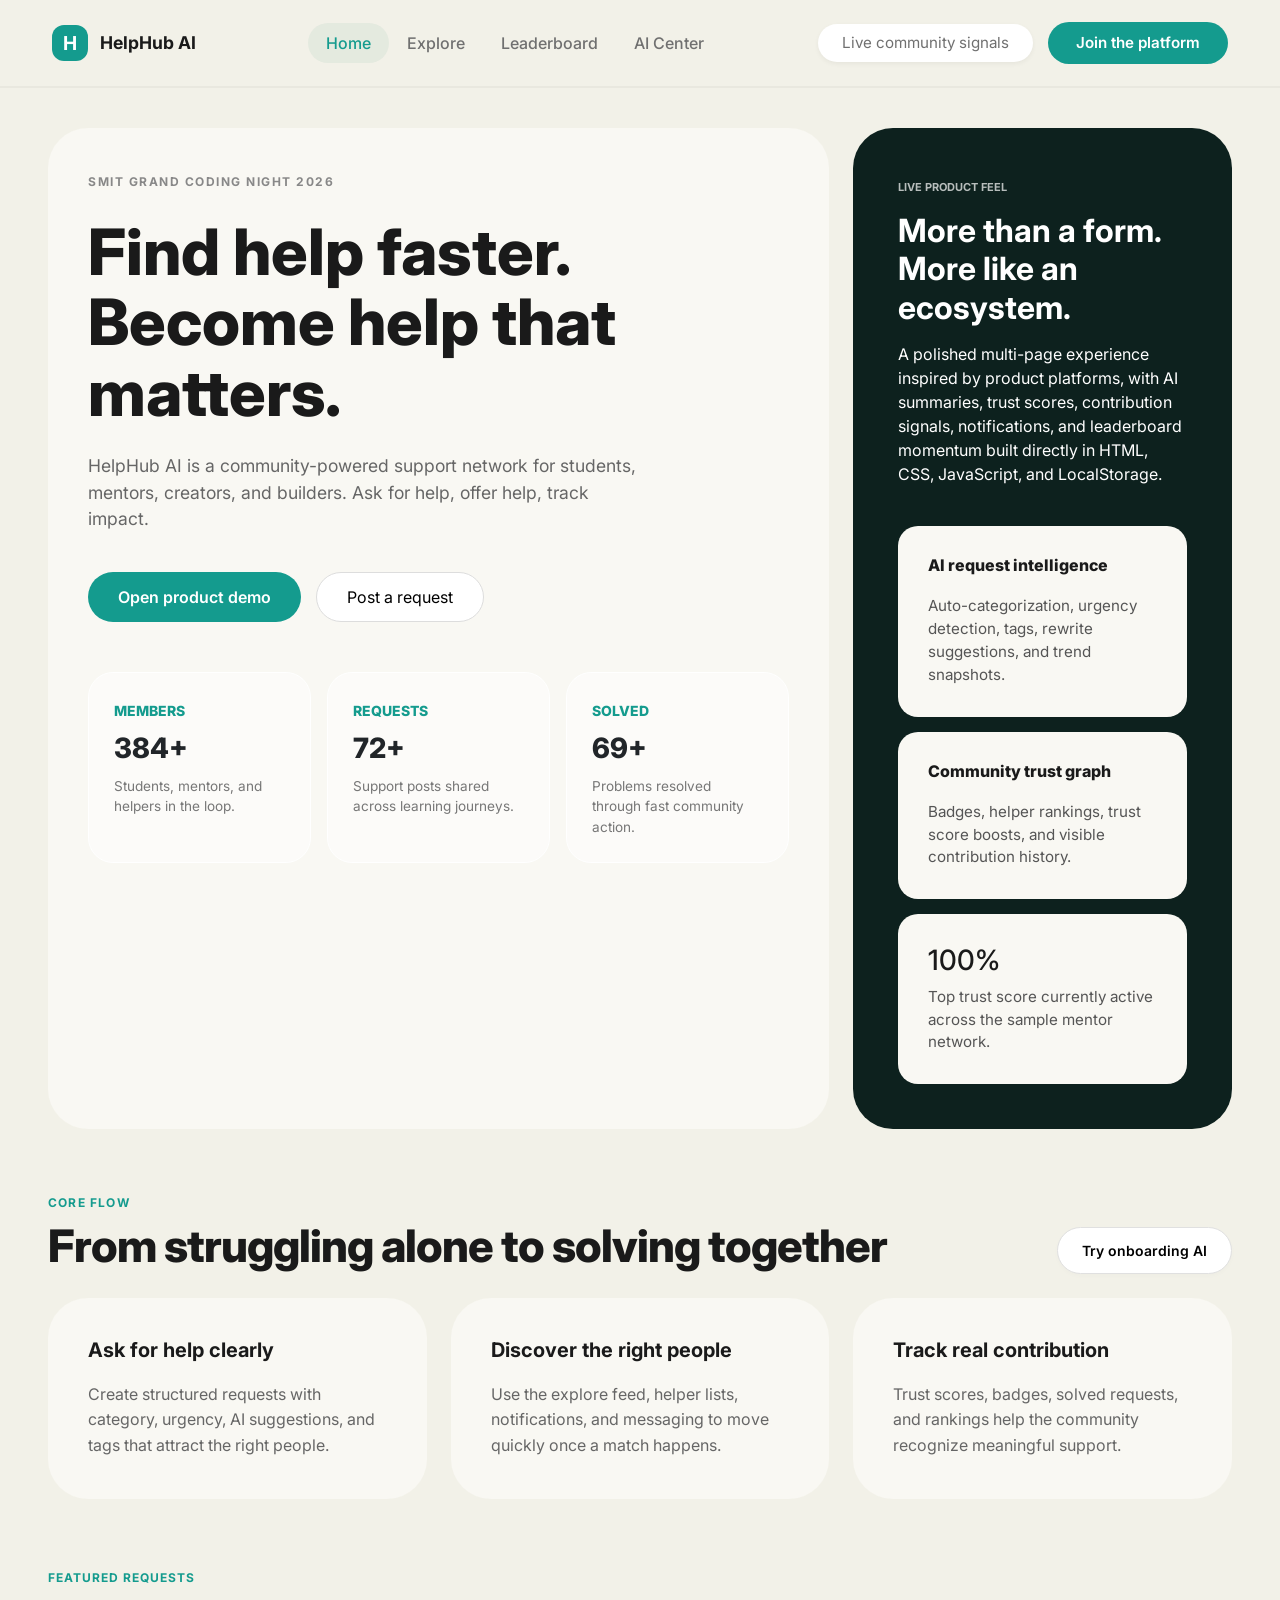
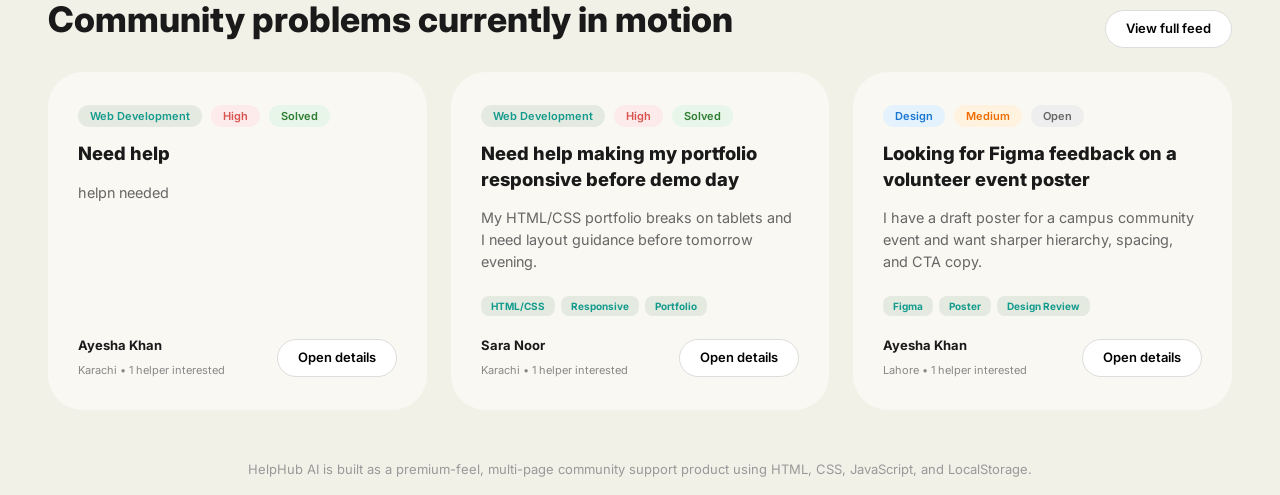
==== index.html @ 99e723e8 "home page" ====
<!DOCTYPE html>
<html lang="en">
<head>
    <meta charset="UTF-8">
    <meta name="viewport" content="width=device-width, initial-scale=1.0">
    <title>HelpHub AI Navbar</title>
    <link rel="stylesheet" href="style.css">
    <link href="https://cdn.jsdelivr.net/npm/bootstrap@5.3.0/dist/css/bootstrap.min.css" rel="stylesheet">
    <link href="https://fonts.googleapis.com/css2?family=Inter:wght@400;500;600&display=swap" rel="stylesheet">
    
    <style>
        * {
            padding: 0;
            margin: 0;
            box-sizing: border-box;
        }
        body {
            font-family: 'Inter', sans-serif;
            background-color: #f2f1e8;
            margin: 0;
        }

        .custom-navbar {
            padding: 20px 40px;
            background-color: #f2f1e8;
            border-bottom: 2px solid rgba(0,0,0,0.04);
        }

        /* Logo Section & Hover */
        .navbar-brand {
            display: flex;
            align-items: center;
            font-weight: 700;
            color: #1a1a1a !important;
            gap: 12px;
            font-size: 1.1rem;
            transition: 0.3s;
        }

        .brand-box {
            background-color: #149b8e;
            color: white;
            width: 36px;
            height: 36px;
            border-radius: 12px;
            display: flex;
            align-items: center;
            justify-content: center;
            font-size: 1.2rem;
            transition: transform 0.4s cubic-bezier(0.175, 0.885, 0.32, 1.275);
        }

        .navbar-brand:hover .brand-box {
            transform: rotate(15deg) scale(1.1);
        }

        /* Nav Links Hovers */
        .nav-link {
            color: #707070 !important;
            font-weight: 500;
            padding: 8px 18px !important;
            transition: 0.3s ease;
        }

        /* Sirf un links pe hover jo active nahi hain */
        .nav-link:hover:not(.active) {
            color: #149b8e !important;
            /* transform: translateY(-2px); */

        }

        .nav-link.active {
            background-color: #e4eadf;
            color: #149b8e !important;
            border-radius: 50px;
        }

        /* White Button Hover */
        .btn-signals {
            background-color: white;
            border: none;
            border-radius: 50px;
            padding: 8px 24px;
            color: #707070;
            font-size: 0.95rem;
            margin-right: 15px;
            box-shadow: 0 2px 5px rgba(0,0,0,0.05);
            transition: 0.3s ease;
        }

        .btn-signals:hover {
            box-shadow: 0 4px 12px rgba(0,0,0,0.1);
            color: #149b8e;
            transform: translateY(-1px);
        }

        /* Teal Button Hover (Join Platform) */
        .btn-join {
            background-color: #149b8e;
            color: white;
            border: none;
            border-radius: 50px;
            padding: 10px 28px;
            font-weight: 600;
            font-size: 0.95rem;
            transition: all 0.3s cubic-bezier(0.175, 0.885, 0.32, 1.275);
        }

        .btn-join:hover {
            background-color: #0e7a6f;
            color: white;
            transform: scale(1.03);
            box-shadow: 0 8px 20px rgba(20, 155, 142, 0.3);
        }

        @media (max-width: 991px) {
            .navbar-collapse {
                background: white;
                padding: 20px;
                border-radius: 20px;
                margin-top: 15px;
                box-shadow: 0 10px 30px rgba(0,0,0,0.1);
            }
            .btn-signals { margin-bottom: 10px; width: 100%; }
            .btn-join { width: 100%; }
        }
    </style>
</head>
<body>

<nav class="navbar navbar-expand-lg custom-navbar sticky-top">
    <div class="container-fluid">
        <a class="navbar-brand" href="#">
            <div class="brand-box">H</div>
            HelpHub AI
        </a>

        <button class="navbar-toggler border-0 shadow-none" type="button" data-bs-toggle="collapse" data-bs-target="#mainNav">
            <span class="navbar-toggler-icon"></span>
        </button>

        <div class="collapse navbar-collapse" id="mainNav">
            <ul class="navbar-nav mx-auto mb-2 mb-lg-0">
                <li class="nav-item"><a class="nav-link active" href="#">Home</a></li>
                <li class="nav-item"><a class="nav-link" href="#">Explore</a></li>
                <li class="nav-item"><a class="nav-link" href="#">Leaderboard</a></li>
                <li class="nav-item"><a class="nav-link" href="#">AI Center</a></li>
            </ul>
            
            <div class="d-flex flex-column flex-lg-row align-items-center">
                <button class="btn btn-signals">Live community signals</button>
                <button class="btn btn-join">Join the platform</button>
            </div>
        </div>
    </div>
</nav>

<section class="hero-section">
    <div class="container-fluid px-lg-5">
        <div class="row g-4">
            
            <div class="col-12 col-lg-8">
                <div class="main-card">
                    <span class="tagline">SMIT GRAND CODING NIGHT 2026</span>
                    <h1 class="main-title">Find help faster.<br>Become help that matters.</h1>
                    <p class="description">HelpHub AI is a community-powered support network for students, mentors, creators, and builders. Ask for help, offer help, track impact.</p>
                    
                    <div class="button-group">
                        <button class="btn-primary-custom">Open product demo</button>
                        <button class="btn-secondary-custom">Post a request</button>
                    </div>

                    <div class="row g-3">
                        <div class="col-md-4">
                            <div class="stat-box">
                                <small>MEMBERS</small>
                                <h3>384+</h3>
                                <p>Students, mentors, and helpers in the loop.</p>
                            </div>
                        </div>
                        <div class="col-md-4">
                            <div class="stat-box">
                                <small>REQUESTS</small>
                                <h3>72+</h3>
                                <p>Support posts shared across learning journeys.</p>
                            </div>
                        </div>
                        <div class="col-md-4">
                            <div class="stat-box">
                                <small>SOLVED</small>
                                <h3>69+</h3>
                                <p>Problems resolved through fast community action.</p>
                            </div>
                        </div>
                    </div>
                </div>
            </div>

            <div class="col-12 col-lg-4">
                <div class="side-card">
                    <span class="side-tag">LIVE PRODUCT FEEL</span>
                    <h2 class="side-title">More than a form. More like an ecosystem.</h2>
<p class="side-desc">
    A polished multi-page experience inspired by product platforms, with AI summaries, trust scores, contribution signals, notifications, and leaderboard momentum built directly in HTML, CSS, JavaScript, and LocalStorage.
</p>
                    <div class="feature-stack">
    <div class="feature-item">
        <h6>AI request intelligence</h6>
        <p>Auto-categorization, urgency detection, tags, rewrite suggestions, and trend snapshots.</p>
    </div>

    <div class="feature-item">
        <h6>Community trust graph</h6>
        <p>Badges, helper rankings, trust score boosts, and visible contribution history.</p>
    </div>

    <div class="feature-item">
        <h3>100%</h3>
        <p>Top trust score currently active across the sample mentor network.</p>
    </div>
</div>
                </div>
            </div>

        </div>
    </div>
</section>

<section class="core-flow-container">
    <div class="container-fluid px-lg-5">
        
        <div class="row align-items-end mb-4">
            <div class="col">
                <span class="section-tag">CORE FLOW</span>
                <h2 class="section-title">From struggling alone to solving together</h2>
            </div>
            <div class="col-auto">
                <button class="btn-onboarding">Try onboarding AI</button>
            </div>
        </div>

        <div class="row g-4">
            <div class="col-12 col-md-4">
                <div class="flow-card">
                    <h5>Ask for help clearly</h5>
                    <p>Create structured requests with category, urgency, AI suggestions, and tags that attract the right people.</p>
                </div>
            </div>
            
            <div class="col-12 col-md-4">
                <div class="flow-card">
                    <h5>Discover the right people</h5>
                    <p>Use the explore feed, helper lists, notifications, and messaging to move quickly once a match happens.</p>
                </div>
            </div>
            
            <div class="col-12 col-md-4">
                <div class="flow-card">
                    <h5>Track real contribution</h5>
                    <p>Trust scores, badges, solved requests, and rankings help the community recognize meaningful support.</p>
                </div>
            </div>
        </div>

    </div>
</section>
    
<section class="requests-section">
    <div class="container-fluid px-lg-5">
        
        <div class="row align-items-end mb-4">
            <div class="col">
                <span class="tag">FEATURED REQUESTS</span>
                <h2 class="title">Community problems currently in motion</h2>
            </div>
            <div class="col-auto">
                <button class="btn-feed">View full feed</button>
            </div>
        </div>

        <div class="row g-4">
            
            <div class="col-12 col-md-4">
                <div class="req-card">
                    <div class="status-badges">
                        <span class="b-web">Web Development</span>
                        <span class="b-high">High</span>
                        <span class="b-solved">Solved</span>
                    </div>
                    <h4>Need help</h4>
                    <p>helpn needed</p>
                    <div class="req-footer">
                        <div class="user-info">
                            <strong>Ayesha Khan</strong>
                            <small>Karachi • 1 helper interested</small>
                        </div>
                        <button class="btn-details">Open details</button>
                    </div>
                </div>
            </div>

            <div class="col-12 col-md-4">
                <div class="req-card">
                    <div class="status-badges">
                        <span class="b-web">Web Development</span>
                        <span class="b-high">High</span>
                        <span class="b-solved">Solved</span>
                    </div>
                    <h4>Need help making my portfolio responsive before demo day</h4>
                    <p>My HTML/CSS portfolio breaks on tablets and I need layout guidance before tomorrow evening.</p>
                    <div class="topic-tags">
                        <span>HTML/CSS</span><span>Responsive</span><span>Portfolio</span>
                    </div>
                    <div class="req-footer">
                        <div class="user-info">
                            <strong>Sara Noor</strong>
                            <small>Karachi • 1 helper interested</small>
                        </div>
                        <button class="btn-details">Open details</button>
                    </div>
                </div>
            </div>

            <div class="col-12 col-md-4">
                <div class="req-card">
                    <div class="status-badges">
                        <span class="b-design">Design</span>
                        <span class="b-medium">Medium</span>
                        <span class="b-open">Open</span>
                    </div>
                    <h4>Looking for Figma feedback on a volunteer event poster</h4>
                    <p>I have a draft poster for a campus community event and want sharper hierarchy, spacing, and CTA copy.</p>
                    <div class="topic-tags">
                        <span>Figma</span><span>Poster</span><span>Design Review</span>
                    </div>
                    <div class="req-footer">
                        <div class="user-info">
                            <strong>Ayesha Khan</strong>
                            <small>Lahore • 1 helper interested</small>
                        </div>
                        <button class="btn-details">Open details</button>
                    </div>
                </div>
            </div>

        </div>
        
        <p class="footer-note">HelpHub AI is built as a premium-feel, multi-page community support product using HTML, CSS, JavaScript, and LocalStorage.</p>
    </div>
</section>

<script src="https://cdn.jsdelivr.net/npm/bootstrap@5.3.0/dist/js/bootstrap.bundle.min.js"></script>
</body>
</html>
---- style.css ----
body {
    background-color: #f2f1e8;
}

.hero-section {
    padding: 40px 0;
}

.main-card {
    background-color: #f9f8f3;
    border-radius: 40px;
    padding: 40px;
    height: 100%;
}

.tagline {
    font-size: 12px;
    font-weight: 700;
    color: #888;
    letter-spacing: 1.5px;
}

.main-title {
    font-size: clamp(2rem, 5vw, 4.5rem);
    font-weight: 800;
    line-height: 1.1;
    margin: 25px 0;
    color: #1a1a1a;
}

.description {
    color: #666;
    font-size: 1.1rem;
    max-width: 550px;
    margin-bottom: 40px;
}

.button-group {
    display: flex;
    gap: 15px;
    margin-bottom: 50px;
    flex-wrap: wrap;
}

.btn-primary-custom {
    background: #149b8e;
    color: white;
    border: none;
    padding: 12px 30px;
    border-radius: 50px;
    font-weight: 600;
}

.btn-secondary-custom {
    background: white;
    border: 1px solid #ddd;
    padding: 12px 30px;
    border-radius: 50px;
}

.stat-box {
    background: rgba(255, 255, 255, 0.5);
    border: 1px solid #fff;
    padding: 25px;
    border-radius: 25px;
    height: 100%;
}

.stat-box small { color: #149b8e; font-weight: 800; }
.stat-box h3 { font-weight: 800; margin: 10px 0; }
.stat-box p { font-size: 0.85rem; color: #777; margin: 0; }

.side-card {
    background-color: #0d211e;
    color: white;
    border-radius: 40px;
    padding: 45px;
    height: 100%;
}

.side-title { font-weight: 700; margin: 15px 0; }
.side-tag { font-size: 11px; opacity: 0.7; font-weight: 700; }

.feature-stack {
    margin-top: 40px;
    display: flex;
    flex-direction: column;
    gap: 15px;
}

.feature-item {
    background: #f9f8f3;
    color: #1a1a1a;
    padding: 30px;
    border-radius: 20px;
}

.feature-item h6 { font-weight: 800; margin-bottom: 20px; }
.feature-item p { font-size: 0.95rem; margin: 0; color: #555; }

@media (max-width: 768px) {
    .main-card { padding: 30px; }
    .side-card { padding: 30px; }
}

.core-flow-container {
    padding: 25px 0;
    background-color: #f2f1e8;
}

.section-tag {
    color: #149b8e;
    font-size: 12px;
    font-weight: 700;
    letter-spacing: 1.2px;
    display: block;
    margin-bottom: 8px;
}

.section-title {
    font-size: 2.8rem;
    font-weight: 800;
    color: #1a1a1a;
    margin: 0;
    letter-spacing: -1px;
}

.btn-onboarding {
    background-color: white;
    border: 1px solid #e0e0e0;
    padding: 12px 24px;
    border-radius: 50px;
    font-weight: 600;
    font-size: 14px;
    transition: all 0.3s ease;
    box-shadow: 0 2px 5px rgba(0,0,0,0.02);
}

.btn-onboarding:hover {
    background-color: #f9f9f9;
    transform: translateY(-2px);
    box-shadow: 0 4px 10px rgba(0,0,0,0.05);
}

.flow-card {
    background-color: #f9f8f3;
    padding: 40px 40px;
    border-radius: 40px;
    height: 100%;
    transition: transform 0.3s ease;
}

.flow-card:hover {
    transform: translateY(-5px);
}

.flow-card h5 {
    font-size: 1.25rem;
    font-weight: 700;
    color: #1a1a1a;
    margin-bottom: 20px;
}

.flow-card p {
    font-size: 1rem;
    color: #666;
    line-height: 1.6;
    margin-bottom: 0;
}

@media (max-width: 768px) {
    .section-title {
        font-size: 2rem;
    }
    .row.align-items-end {
        flex-direction: column;
        align-items: flex-start !important;
    }
    .btn-onboarding {
        margin-top: 20px;
    }
    .flow-card {
        padding: 35px 25px;
    }
}

.requests-section { padding: 40px 0; padding-bottom: 0; background-color: #f2f1e8; }
.tag { color: #149b8e; font-weight: 700; font-size: 12px; letter-spacing: 1px; }
.title { font-weight: 800; font-size: 2.2rem; margin-top: 10px; color: #1a1a1a; }

.req-card {
    background: #f9f8f3;
    padding: 30px;
    border-radius: 35px;
    height: 100%;
    display: flex;
    flex-direction: column;
}

.req-card h4 { font-weight: 800; font-size: 1.15rem; margin: 15px 0; line-height: 1.4; color: #1a1a1a; }
.req-card p { font-size: 0.9rem; color: #666; flex-grow: 1; margin-bottom: 20px; }

.status-badges span { padding: 4px 12px; border-radius: 50px; font-size: 11px; font-weight: 600; margin-right: 5px; }
.b-web { background: #e4eadf; color: #149b8e; }
.b-high { background: #fdeaea; color: #d9534f; }
.b-solved { background: #e8f5e9; color: #2e7d32; }
.b-design { background: #e3f2fd; color: #1976d2; }
.b-medium { background: #fff3e0; color: #ef6c00; }
.b-open { background: #eee; color: #666; }

.topic-tags { margin-bottom: 20px; }
.topic-tags span { background: #e4eadf; color: #149b8e; padding: 4px 10px; border-radius: 8px; font-size: 10px; font-weight: 700; margin-right: 6px; }

.req-footer { display: flex; justify-content: space-between; align-items: center; margin-top: auto; }
.user-info strong { display: block; font-size: 13px; color: #1a1a1a; }
.user-info small { color: #888; font-size: 11px; }

.btn-feed, .btn-details {
    background: white; border: 1px solid #ddd;
    padding: 8px 20px; border-radius: 50px; font-weight: 600; font-size: 13px;
}

.footer-note { text-align: center; margin-top: 50px; color: #999; font-size: 13px; }
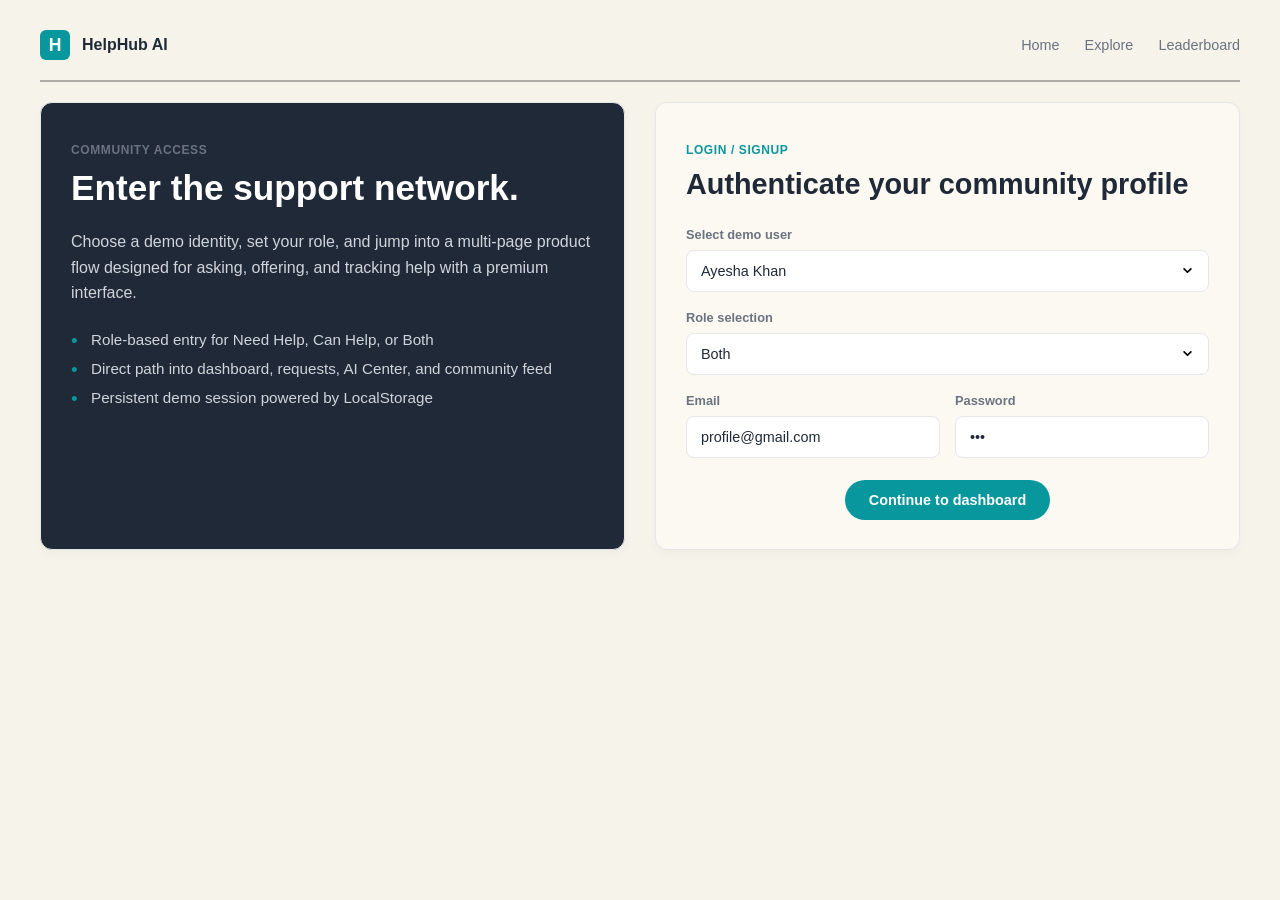
==== commit 305073db: "ready 95%" ====
--- a/index.html
+++ b/index.html
@@ -3,352 +3,315 @@
 <head>
     <meta charset="UTF-8">
     <meta name="viewport" content="width=device-width, initial-scale=1.0">
-    <title>HelpHub AI Navbar</title>
-    <link rel="stylesheet" href="style.css">
-    <link href="https://cdn.jsdelivr.net/npm/bootstrap@5.3.0/dist/css/bootstrap.min.css" rel="stylesheet">
-    <link href="https://fonts.googleapis.com/css2?family=Inter:wght@400;500;600&display=swap" rel="stylesheet">
-    
+    <title>HelpHub AI Login/Signup</title>
     <style>
-        * {
+        :root {
+            --bg-color: #f6f3eb;
+            --main-card-bg: #1f2937;
+            --main-card-text: #ffffff;
+            --sub-card-bg: #fcf9f2;
+            --sub-card-text: #1f2937;
+            --accent-green: #08979c;
+            --accent-green-dark: #07797e;
+            --grey-text: #6b7280;
+            --border-color: #e5e7eb;
+        }
+
+        body {
+            font-family: -apple-system, BlinkMacSystemFont, "Segoe UI", Roboto, Helvetica, Arial, sans-serif;
+            margin: 0;
+            padding: 30px;
+            background-color: var(--bg-color);
+            color: var(--sub-card-text);
+        }
+
+        .container {
+            max-width: 1200px;
+            margin: 0 auto;
+        }
+
+        /* Header Style */
+        header {
+            border-bottom: 2px solid rgba(0, 0, 0, 0.3 );
+            display: flex;
+            justify-content: space-between;
+            align-items: center;
+            padding-bottom: 20px;
+        }
+
+        .logo {
+            display: flex;
+            align-items: center;
+            gap: 12px;
+        }
+
+        .logo-icon {
+            width: 30px;
+            height: 30px;
+            background-color: var(--accent-green);
+            border-radius: 6px;
+            display: flex;
+            justify-content: center;
+            align-items: center;
+            color: white;
+            font-weight: bold;
+            font-size: 1.1rem;
+        }
+
+        .logo-text {
+            font-weight: 600;
+            font-size: 1rem;
+        }
+
+        nav ul {
+            list-style: none;
+            display: flex;
+            gap: 25px;
+            margin: 0;
+            padding: 0;
+        }
+
+        nav a {
+            text-decoration: none;
+            color: var(--grey-text);
+            font-weight: 500;
+            font-size: 0.9rem;
+        }
+
+        nav a:hover {
+            color: var(--sub-card-text);
+        }
+
+        /* Two Column Card Style */
+        .content-layout {
+            margin-top: 20px;
+            display: flex;
+            gap: 30px;
+        }
+
+        .card {
+            flex: 1;
+            background-color: var(--card-bg);
+            border-radius: 12px;
+            padding: 40px 30px;
+            box-shadow: 0 4px 10px rgba(0,0,0,0.03);
+            border: 1px solid var(--border-color);
+        }
+
+        /* Left Column: Community Access Info */
+        .card-left {
+            background-color: var(--main-card-bg);
+            color: var(--main-card-text);
+        }
+
+        .card-left p.sub-title {
+            text-transform: uppercase;
+            font-size: 0.75rem;
+            font-weight: bold;
+            letter-spacing: 0.05em;
+            color: var(--grey-text);
+            margin: 0 0 10px 0;
+        }
+
+        .card-left h1 {
+            font-size: 2.2rem;
+            line-height: 1.2;
+            margin: 0 0 20px 0;
+            font-weight: 800;
+        }
+
+        .card-left p.description {
+            font-size: 1rem;
+            color: #d1d5db;
+            margin: 0 0 25px 0;
+            line-height: 1.6;
+        }
+
+        .info-list {
+            list-style: none;
             padding: 0;
             margin: 0;
-            box-sizing: border-box;
-        }
-        body {
-            font-family: 'Inter', sans-serif;
-            background-color: #f2f1e8;
-            margin: 0;
-        }
-
-        .custom-navbar {
-            padding: 20px 40px;
-            background-color: #f2f1e8;
-            border-bottom: 2px solid rgba(0,0,0,0.04);
-        }
-
-        /* Logo Section & Hover */
-        .navbar-brand {
-            display: flex;
-            align-items: center;
-            font-weight: 700;
-            color: #1a1a1a !important;
-            gap: 12px;
-            font-size: 1.1rem;
-            transition: 0.3s;
-        }
-
-        .brand-box {
-            background-color: #149b8e;
-            color: white;
-            width: 36px;
-            height: 36px;
-            border-radius: 12px;
-            display: flex;
-            align-items: center;
-            justify-content: center;
+            color: #d1d5db;
+            font-size: 0.95rem;
+        }
+
+        .info-list li {
+            margin-bottom: 12px;
+            position: relative;
+            padding-left: 20px;
+        }
+
+        .info-list li::before {
+            content: "\2022"; /* Bullet point */
+            position: absolute;
+            left: 0;
+            color: var(--accent-green);
             font-size: 1.2rem;
-            transition: transform 0.4s cubic-bezier(0.175, 0.885, 0.32, 1.275);
-        }
-
-        .navbar-brand:hover .brand-box {
-            transform: rotate(15deg) scale(1.1);
-        }
-
-        /* Nav Links Hovers */
-        .nav-link {
-            color: #707070 !important;
-            font-weight: 500;
-            padding: 8px 18px !important;
-            transition: 0.3s ease;
-        }
-
-        /* Sirf un links pe hover jo active nahi hain */
-        .nav-link:hover:not(.active) {
-            color: #149b8e !important;
-            /* transform: translateY(-2px); */
-
-        }
-
-        .nav-link.active {
-            background-color: #e4eadf;
-            color: #149b8e !important;
-            border-radius: 50px;
-        }
-
-        /* White Button Hover */
-        .btn-signals {
-            background-color: white;
-            border: none;
-            border-radius: 50px;
-            padding: 8px 24px;
-            color: #707070;
-            font-size: 0.95rem;
-            margin-right: 15px;
-            box-shadow: 0 2px 5px rgba(0,0,0,0.05);
-            transition: 0.3s ease;
-        }
-
-        .btn-signals:hover {
-            box-shadow: 0 4px 12px rgba(0,0,0,0.1);
-            color: #149b8e;
-            transform: translateY(-1px);
-        }
-
-        /* Teal Button Hover (Join Platform) */
-        .btn-join {
-            background-color: #149b8e;
+            line-height: 1;
+        }
+
+        /* Right Column: Login/Signup Form */
+        .card-right {
+            background-color: var(--sub-card-bg);
+            color: var(--sub-card-text);
+            display: flex;
+            flex-direction: column;
+        }
+
+        .card-right p.sub-title {
+            text-transform: uppercase;
+            font-size: 0.75rem;
+            font-weight: bold;
+            letter-spacing: 0.05em;
+            color: var(--accent-green);
+            margin: 0 0 10px 0;
+        }
+
+        .card-right h2 {
+            font-size: 1.8rem;
+            font-weight: 800;
+            margin: 0 0 25px 0;
+            line-height: 1.2;
+        }
+
+        .form-group {
+            margin-bottom: 18px;
+        }
+
+        .inline-inputs {
+            display: flex;
+            gap: 15px;
+        }
+
+        .inline-inputs .form-group {
+            flex: 1;
+        }
+
+        .form-label {
+            display: block;
+            font-size: 0.8rem;
+            font-weight: 600;
+            color: var(--grey-text);
+            margin-bottom: 8px;
+        }
+
+        .form-control {
+            width: 100%;
+            padding: 12px 14px;
+            border: 1px solid var(--border-color);
+            border-radius: 8px;
+            font-size: 0.9rem;
+            color: var(--sub-card-text);
+            background-color: #fff;
+            box-sizing: border-box; /* Important for padding */
+        }
+
+        /* Custom dropdown arrow for demo user select */
+        select.form-control {
+            appearance: none;
+            -webkit-appearance: none;
+            background-image: url('data:image/svg+xml;charset=UTF-8,<svg xmlns="http://www.w3.org/2000/svg" viewBox="0 0 20 20" fill="currentColor"><path fill-rule="evenodd" d="M5.293 7.293a1 1 0 011.414 0L10 10.586l3.293-3.293a1 1 0 111.414 1.414l-4 4a1 1 0 01-1.414 0l-4-4a1 1 0 010-1.414z" clip-rule="evenodd" /></svg>');
+            background-repeat: no-repeat;
+            background-position: right 12px center;
+            background-size: 1.2em;
+        }
+
+        .form-control:focus {
+            outline: none;
+            border-color: var(--accent-green);
+        }
+
+        .form-control::placeholder {
+            color: #d1d5db;
+        }
+
+        .btn-green {
+            background-color: var(--accent-green);
             color: white;
             border: none;
-            border-radius: 50px;
-            padding: 10px 28px;
+            border-radius: 24px;
+            padding: 12px 24px;
+            font-size: 0.9rem;
             font-weight: 600;
-            font-size: 0.95rem;
-            transition: all 0.3s cubic-bezier(0.175, 0.885, 0.32, 1.275);
-        }
-
-        .btn-join:hover {
-            background-color: #0e7a6f;
-            color: white;
-            transform: scale(1.03);
-            box-shadow: 0 8px 20px rgba(20, 155, 142, 0.3);
-        }
-
-        @media (max-width: 991px) {
-            .navbar-collapse {
-                background: white;
-                padding: 20px;
-                border-radius: 20px;
-                margin-top: 15px;
-                box-shadow: 0 10px 30px rgba(0,0,0,0.1);
-            }
-            .btn-signals { margin-bottom: 10px; width: 100%; }
-            .btn-join { width: 100%; }
+            cursor: pointer;
+            width: 100%;
+            margin-top: auto; /* Push button to bottom */
+            transition: background-color 0.2s;
+        }
+
+        .btn-green:hover {
+            background-color: var(--accent-green-dark);
         }
     </style>
 </head>
 <body>
-
-<nav class="navbar navbar-expand-lg custom-navbar sticky-top">
-    <div class="container-fluid">
-        <a class="navbar-brand" href="#">
-            <div class="brand-box">H</div>
-            HelpHub AI
-        </a>
-
-        <button class="navbar-toggler border-0 shadow-none" type="button" data-bs-toggle="collapse" data-bs-target="#mainNav">
-            <span class="navbar-toggler-icon"></span>
-        </button>
-
-        <div class="collapse navbar-collapse" id="mainNav">
-            <ul class="navbar-nav mx-auto mb-2 mb-lg-0">
-                <li class="nav-item"><a class="nav-link active" href="#">Home</a></li>
-                <li class="nav-item"><a class="nav-link" href="#">Explore</a></li>
-                <li class="nav-item"><a class="nav-link" href="#">Leaderboard</a></li>
-                <li class="nav-item"><a class="nav-link" href="#">AI Center</a></li>
-            </ul>
-            
-            <div class="d-flex flex-column flex-lg-row align-items-center">
-                <button class="btn btn-signals">Live community signals</button>
-                <button class="btn btn-join">Join the platform</button>
+    <div class="container">
+        <header>
+            <div class="logo">
+                <div class="logo-icon">H</div>
+                <div class="logo-text">HelpHub AI</div>
             </div>
-        </div>
-    </div>
-</nav>
-
-<section class="hero-section">
-    <div class="container-fluid px-lg-5">
-        <div class="row g-4">
-            
-            <div class="col-12 col-lg-8">
-                <div class="main-card">
-                    <span class="tagline">SMIT GRAND CODING NIGHT 2026</span>
-                    <h1 class="main-title">Find help faster.<br>Become help that matters.</h1>
-                    <p class="description">HelpHub AI is a community-powered support network for students, mentors, creators, and builders. Ask for help, offer help, track impact.</p>
-                    
-                    <div class="button-group">
-                        <button class="btn-primary-custom">Open product demo</button>
-                        <button class="btn-secondary-custom">Post a request</button>
+            <nav>
+                <ul>
+                    <li><a href="dashboard.html">Home</a></li>
+                    <li><a href="explore.html">Explore</a></li>
+                    <li><a href="leaderboard.html">Leaderboard</a></li>
+                </ul>
+            </nav>
+        </header>
+
+        <main class="content-layout">
+            <section class="card card-left">
+                <p class="sub-title">COMMUNITY ACCESS</p>
+                <h1>Enter the support network.</h1>
+                <p class="description">Choose a demo identity, set your role, and jump into a multi-page product flow designed for asking, offering, and tracking help with a premium interface.</p>
+                
+                <ul class="info-list">
+                    <li>Role-based entry for Need Help, Can Help, or Both</li>
+                    <li>Direct path into dashboard, requests, AI Center, and community feed</li>
+                    <li>Persistent demo session powered by LocalStorage</li>
+                </ul>
+            </section>
+
+            <aside class="card card-right">
+                <p class="sub-title">LOGIN / SIGNUP</p>
+                <h2>Authenticate your community profile</h2>
+
+                <form>
+                    <div class="form-group">
+                        <label for="demoUser" class="form-label">Select demo user</label>
+                        <select id="demoUser" class="form-control">
+                            <option>Ayesha Khan</option>
+                        </select>
                     </div>
 
-                    <div class="row g-3">
-                        <div class="col-md-4">
-                            <div class="stat-box">
-                                <small>MEMBERS</small>
-                                <h3>384+</h3>
-                                <p>Students, mentors, and helpers in the loop.</p>
-                            </div>
+                    <div class="form-group">
+                        <label for="role" class="form-label">Role selection</label>
+                        <select id="role" class="form-control">
+                            <option>Both</option>
+                        </select>
+                    </div>
+
+                    <div class="inline-inputs">
+                        <div class="form-group">
+                            <label for="email" class="form-label">Email</label>
+                            <input type="email" id="email" class="form-control" value="profile@gmail.com">
                         </div>
-                        <div class="col-md-4">
-                            <div class="stat-box">
-                                <small>REQUESTS</small>
-                                <h3>72+</h3>
-                                <p>Support posts shared across learning journeys.</p>
-                            </div>
-                        </div>
-                        <div class="col-md-4">
-                            <div class="stat-box">
-                                <small>SOLVED</small>
-                                <h3>69+</h3>
-                                <p>Problems resolved through fast community action.</p>
-                            </div>
+                        <div class="form-group">
+                            <label for="password" class="form-label">Password</label>
+                            <input type="password" id="password" class="form-control" value="123">
                         </div>
                     </div>
+
+                <div style="text-align: center; margin-top: 15px;">
+                    <a href="dashboard.html" class="btn-green" style="text-decoration: none; color: #fff;">
+                        Continue to dashboard
+                    </a>
                 </div>
-            </div>
-
-            <div class="col-12 col-lg-4">
-                <div class="side-card">
-                    <span class="side-tag">LIVE PRODUCT FEEL</span>
-                    <h2 class="side-title">More than a form. More like an ecosystem.</h2>
-<p class="side-desc">
-    A polished multi-page experience inspired by product platforms, with AI summaries, trust scores, contribution signals, notifications, and leaderboard momentum built directly in HTML, CSS, JavaScript, and LocalStorage.
-</p>
-                    <div class="feature-stack">
-    <div class="feature-item">
-        <h6>AI request intelligence</h6>
-        <p>Auto-categorization, urgency detection, tags, rewrite suggestions, and trend snapshots.</p>
+                </form>
+            </aside>
+        </main>
     </div>
-
-    <div class="feature-item">
-        <h6>Community trust graph</h6>
-        <p>Badges, helper rankings, trust score boosts, and visible contribution history.</p>
-    </div>
-
-    <div class="feature-item">
-        <h3>100%</h3>
-        <p>Top trust score currently active across the sample mentor network.</p>
-    </div>
-</div>
-                </div>
-            </div>
-
-        </div>
-    </div>
-</section>
-
-<section class="core-flow-container">
-    <div class="container-fluid px-lg-5">
-        
-        <div class="row align-items-end mb-4">
-            <div class="col">
-                <span class="section-tag">CORE FLOW</span>
-                <h2 class="section-title">From struggling alone to solving together</h2>
-            </div>
-            <div class="col-auto">
-                <button class="btn-onboarding">Try onboarding AI</button>
-            </div>
-        </div>
-
-        <div class="row g-4">
-            <div class="col-12 col-md-4">
-                <div class="flow-card">
-                    <h5>Ask for help clearly</h5>
-                    <p>Create structured requests with category, urgency, AI suggestions, and tags that attract the right people.</p>
-                </div>
-            </div>
-            
-            <div class="col-12 col-md-4">
-                <div class="flow-card">
-                    <h5>Discover the right people</h5>
-                    <p>Use the explore feed, helper lists, notifications, and messaging to move quickly once a match happens.</p>
-                </div>
-            </div>
-            
-            <div class="col-12 col-md-4">
-                <div class="flow-card">
-                    <h5>Track real contribution</h5>
-                    <p>Trust scores, badges, solved requests, and rankings help the community recognize meaningful support.</p>
-                </div>
-            </div>
-        </div>
-
-    </div>
-</section>
-    
-<section class="requests-section">
-    <div class="container-fluid px-lg-5">
-        
-        <div class="row align-items-end mb-4">
-            <div class="col">
-                <span class="tag">FEATURED REQUESTS</span>
-                <h2 class="title">Community problems currently in motion</h2>
-            </div>
-            <div class="col-auto">
-                <button class="btn-feed">View full feed</button>
-            </div>
-        </div>
-
-        <div class="row g-4">
-            
-            <div class="col-12 col-md-4">
-                <div class="req-card">
-                    <div class="status-badges">
-                        <span class="b-web">Web Development</span>
-                        <span class="b-high">High</span>
-                        <span class="b-solved">Solved</span>
-                    </div>
-                    <h4>Need help</h4>
-                    <p>helpn needed</p>
-                    <div class="req-footer">
-                        <div class="user-info">
-                            <strong>Ayesha Khan</strong>
-                            <small>Karachi • 1 helper interested</small>
-                        </div>
-                        <button class="btn-details">Open details</button>
-                    </div>
-                </div>
-            </div>
-
-            <div class="col-12 col-md-4">
-                <div class="req-card">
-                    <div class="status-badges">
-                        <span class="b-web">Web Development</span>
-                        <span class="b-high">High</span>
-                        <span class="b-solved">Solved</span>
-                    </div>
-                    <h4>Need help making my portfolio responsive before demo day</h4>
-                    <p>My HTML/CSS portfolio breaks on tablets and I need layout guidance before tomorrow evening.</p>
-                    <div class="topic-tags">
-                        <span>HTML/CSS</span><span>Responsive</span><span>Portfolio</span>
-                    </div>
-                    <div class="req-footer">
-                        <div class="user-info">
-                            <strong>Sara Noor</strong>
-                            <small>Karachi • 1 helper interested</small>
-                        </div>
-                        <button class="btn-details">Open details</button>
-                    </div>
-                </div>
-            </div>
-
-            <div class="col-12 col-md-4">
-                <div class="req-card">
-                    <div class="status-badges">
-                        <span class="b-design">Design</span>
-                        <span class="b-medium">Medium</span>
-                        <span class="b-open">Open</span>
-                    </div>
-                    <h4>Looking for Figma feedback on a volunteer event poster</h4>
-                    <p>I have a draft poster for a campus community event and want sharper hierarchy, spacing, and CTA copy.</p>
-                    <div class="topic-tags">
-                        <span>Figma</span><span>Poster</span><span>Design Review</span>
-                    </div>
-                    <div class="req-footer">
-                        <div class="user-info">
-                            <strong>Ayesha Khan</strong>
-                            <small>Lahore • 1 helper interested</small>
-                        </div>
-                        <button class="btn-details">Open details</button>
-                    </div>
-                </div>
-            </div>
-
-        </div>
-        
-        <p class="footer-note">HelpHub AI is built as a premium-feel, multi-page community support product using HTML, CSS, JavaScript, and LocalStorage.</p>
-    </div>
-</section>
-
-<script src="https://cdn.jsdelivr.net/npm/bootstrap@5.3.0/dist/js/bootstrap.bundle.min.js"></script>
 </body>
+<script src="java.js"></script>
 </html>
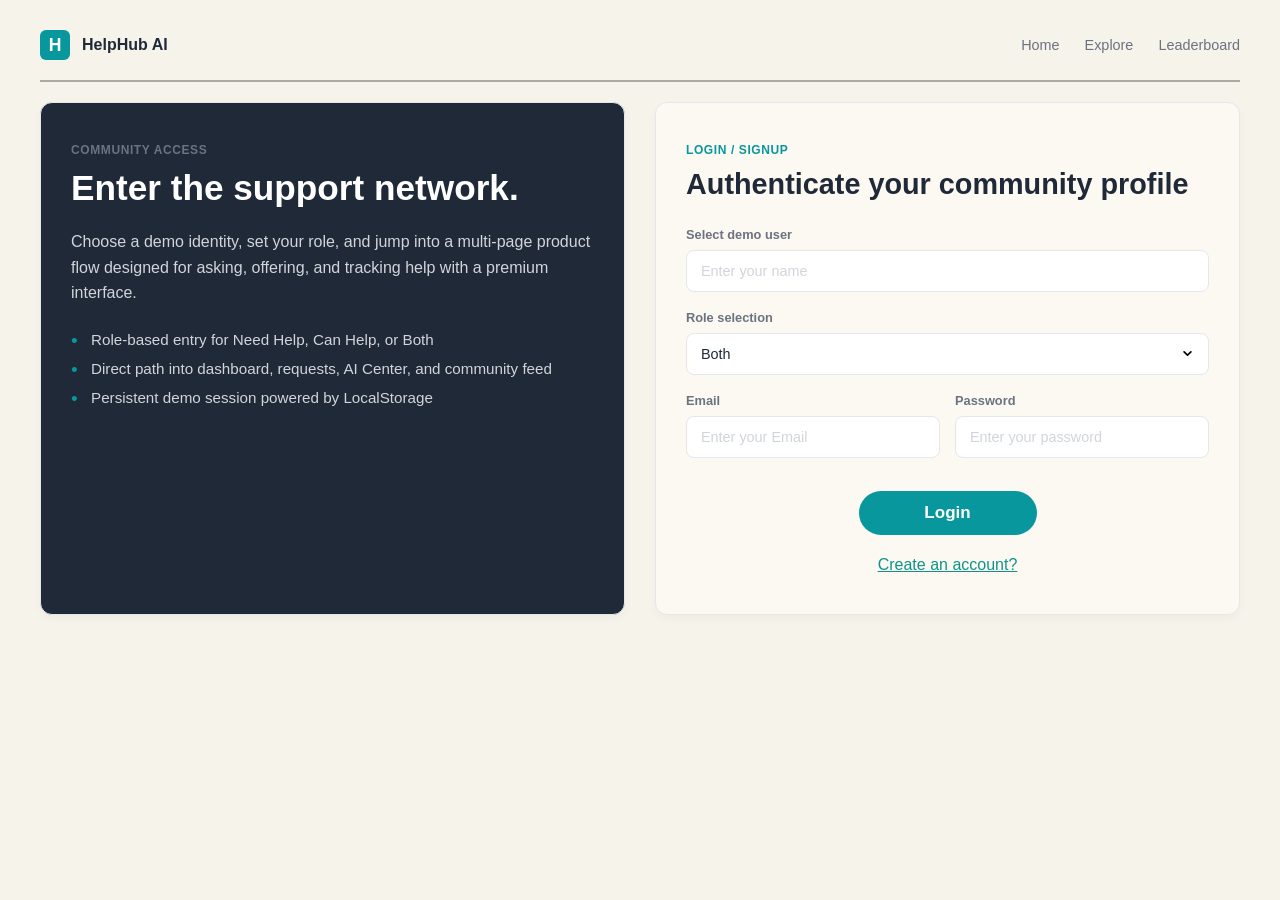
==== commit e72978b8: "Some Changes" ====
--- a/index.html
+++ b/index.html
@@ -175,11 +175,14 @@
         }
 
         .form-group {
+            display: flex;
+            flex-direction: column;
             margin-bottom: 18px;
         }
 
         .inline-inputs {
             display: flex;
+            flex-direction: row;
             gap: 15px;
         }
 
@@ -253,9 +256,9 @@
             </div>
             <nav>
                 <ul>
-                    <li><a href="dashboard.html">Home</a></li>
-                    <li><a href="explore.html">Explore</a></li>
-                    <li><a href="leaderboard.html">Leaderboard</a></li>
+                    <li><a href="#" onclick="alert('Please Login first!')">Home</a></li>
+                    <li><a href="#" onclick="alert('Please Login first!')">Explore</a></li>
+                    <li><a href="#" onclick="alert('Please Login first!')">Leaderboard</a></li>
                 </ul>
             </nav>
         </header>
@@ -277,41 +280,43 @@
                 <p class="sub-title">LOGIN / SIGNUP</p>
                 <h2>Authenticate your community profile</h2>
 
-                <form>
+                <form id="form">
                     <div class="form-group">
                         <label for="demoUser" class="form-label">Select demo user</label>
-                        <select id="demoUser" class="form-control">
-                            <option>Ayesha Khan</option>
-                        </select>
+                        <input type="text" placeholder="Enter your name" class="form-control" id="demoUser">
                     </div>
 
                     <div class="form-group">
                         <label for="role" class="form-label">Role selection</label>
                         <select id="role" class="form-control">
-                            <option>Both</option>
+                            <option value="both">Both</option>
+                            <option value="wdev">Web Development</option>
+                            <option value="wdes">Web Design</option>
                         </select>
                     </div>
 
                     <div class="inline-inputs">
                         <div class="form-group">
                             <label for="email" class="form-label">Email</label>
-                            <input type="email" id="email" class="form-control" value="profile@gmail.com">
+                            <input type="email" id="email" class="form-control" placeholder="Enter your Email">
                         </div>
                         <div class="form-group">
                             <label for="password" class="form-label">Password</label>
-                            <input type="password" id="password" class="form-control" value="123">
+                            <input type="password" id="password" class="form-control" placeholder="Enter your password">
                         </div>
                     </div>
 
-                <div style="text-align: center; margin-top: 15px;">
-                    <a href="dashboard.html" class="btn-green" style="text-decoration: none; color: #fff;">
-                        Continue to dashboard
-                    </a>
+                <div style="text-align: center; margin-top: 15px; display: flex;
+                flex-direction: column; align-items: center; justify-content: center; width: 100%; gap: 21px;">
+                    <div onclick="login()" class="btn-green" style="max-width: 130px; text-decoration: none; color: #fff; font-size: 17px;">
+                        <span>Login</span>
+                    </div>
+                    <a href="create.html" style="text-decoration: underline; color: #0d9488;">Create an account?</a>
                 </div>
                 </form>
             </aside>
         </main>
     </div>
+    <script src="script.js" type="module"></script>
 </body>
-<script src="java.js"></script>
 </html>
